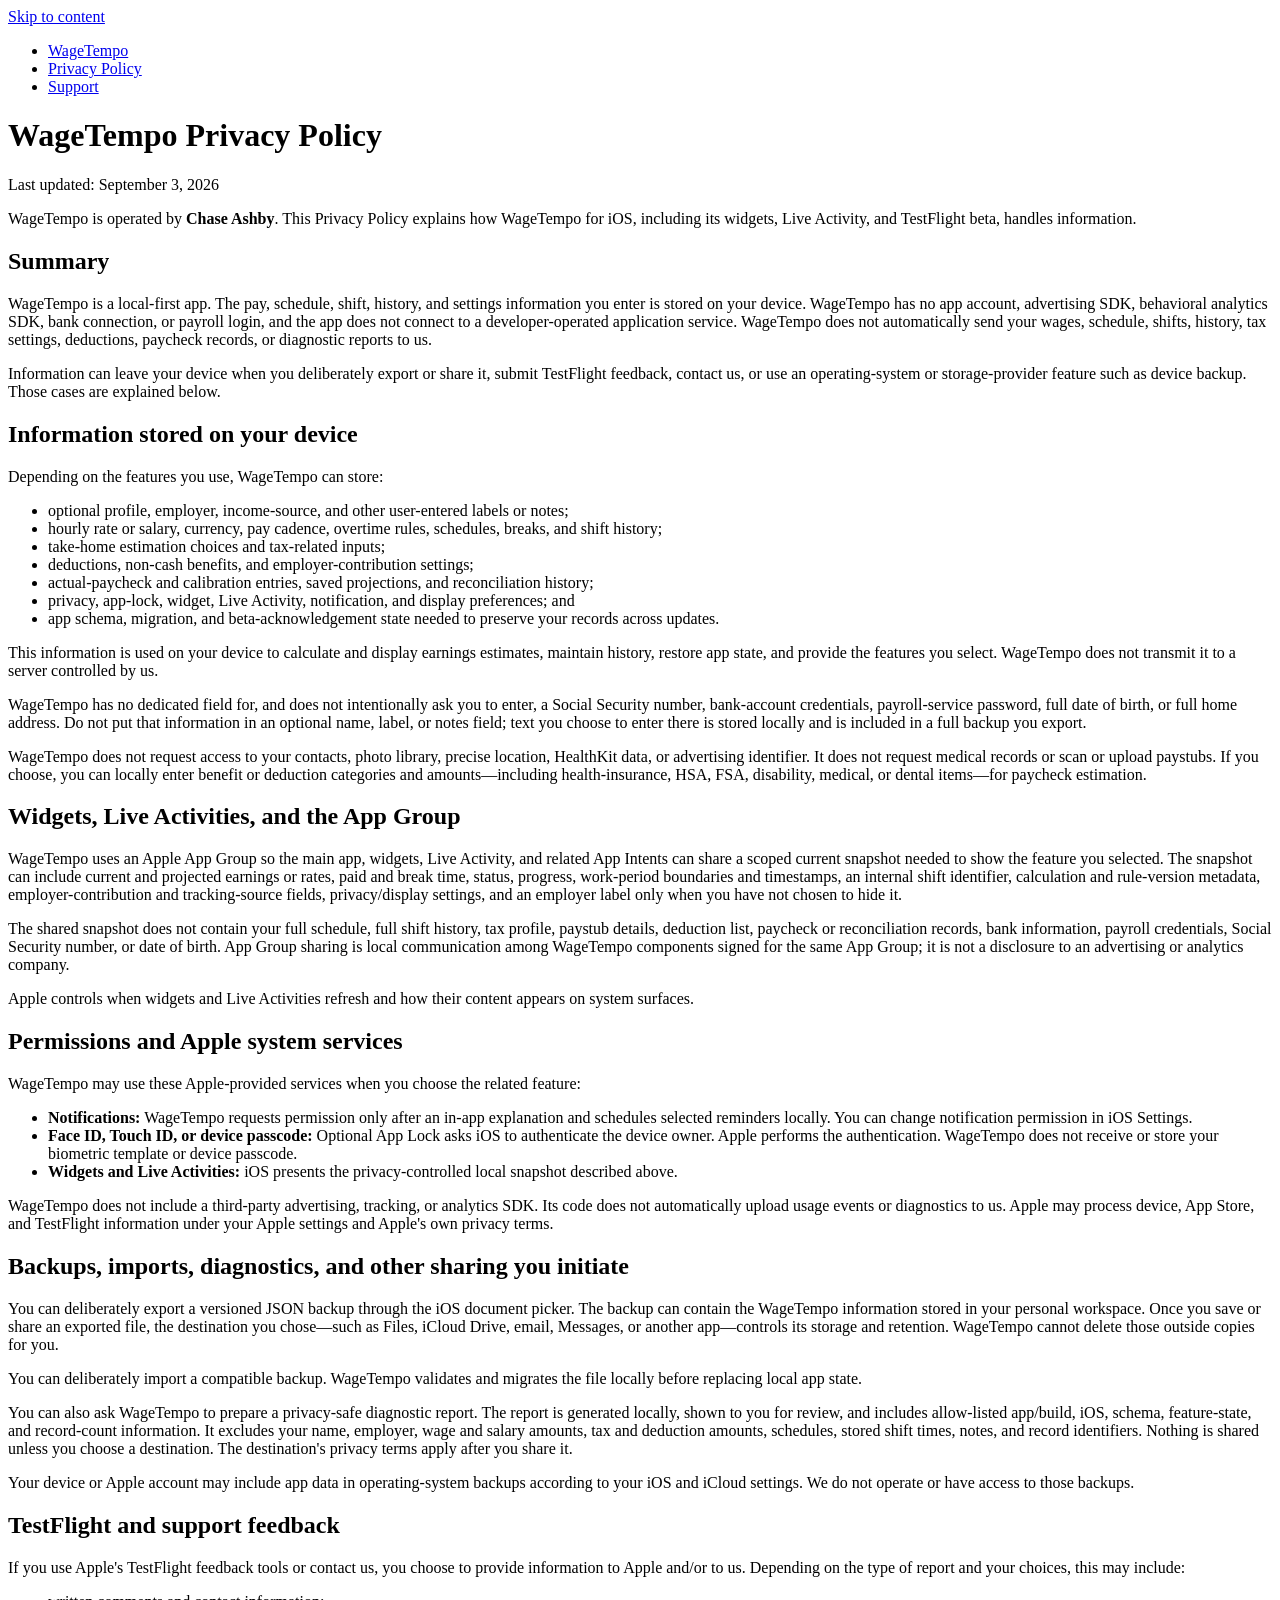
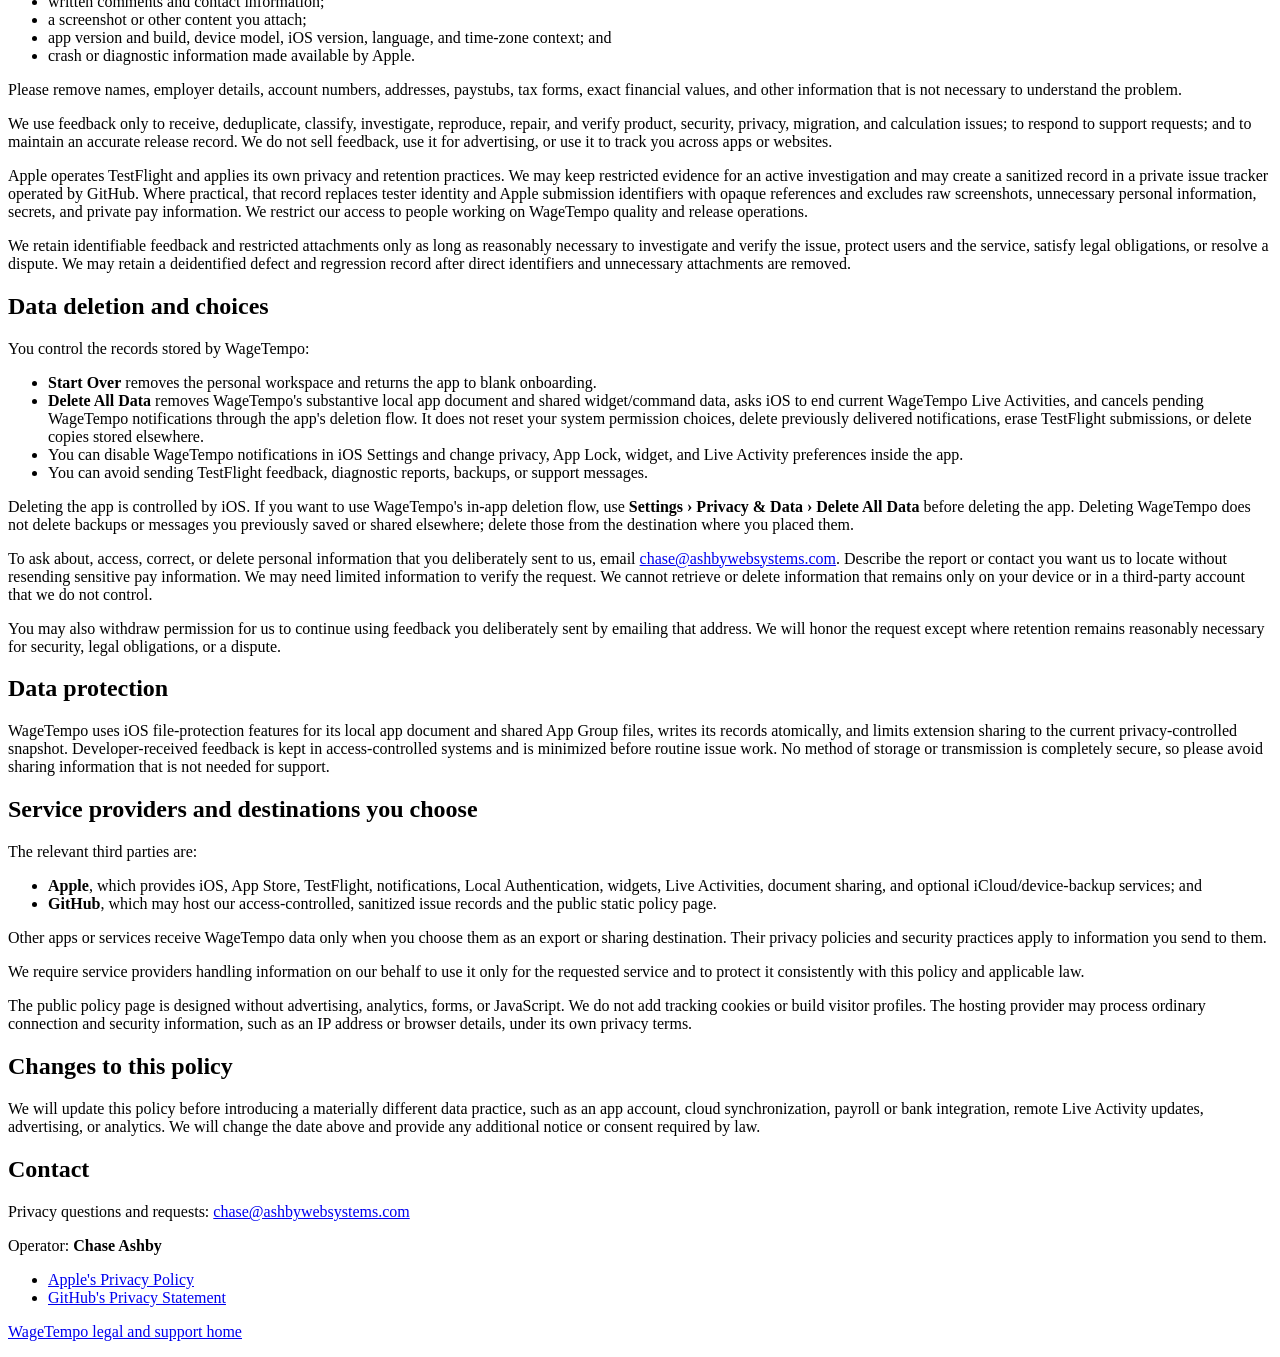
==== privacy/index.html @ 538970ef "Add WageTempo privacy policy" ====
<!doctype html>
<html lang="en">
<head>
  <meta charset="utf-8">
  <meta name="viewport" content="width=device-width, initial-scale=1">
  <meta name="description" content="WageTempo Privacy Policy for the iOS app, widgets, Live Activity, and TestFlight beta.">
  <meta name="referrer" content="no-referrer">
  <meta name="robots" content="index,follow">
  <meta http-equiv="Content-Security-Policy" content="default-src 'none'; style-src 'self'; img-src 'self' data:; script-src 'none'; connect-src 'none'; font-src 'none'; media-src 'none'; object-src 'none'; frame-src 'none'; base-uri 'none'; form-action 'none'">
  <link rel="canonical" href="https://ashbywebsystems.github.io/wagetempo-legal/privacy/">
  <link rel="icon" href="data:,">
  <link rel="stylesheet" href="../site.css">
  <title>Privacy Policy — WageTempo</title>
</head>
<body>
  <a class="skip-link" href="#content">Skip to content</a>
  <header>
    <nav aria-label="Primary">
      <ul>
        <li><a href="../">WageTempo</a></li>
        <li><a aria-current="page" href="./">Privacy Policy</a></li>
        <li><a href="../support/">Support</a></li>
      </ul>
    </nav>
  </header>
  <main id="content" class="document">
    <h1>WageTempo Privacy Policy</h1>
    <p class="updated">Last updated: <time datetime="2026-09-03">September 3, 2026</time></p>

    <p>WageTempo is operated by <strong>Chase Ashby</strong>. This Privacy Policy explains how WageTempo for iOS, including its widgets, Live Activity, and TestFlight beta, handles information.</p>

    <section aria-labelledby="summary">
      <h2 id="summary">Summary</h2>
      <p>WageTempo is a local-first app. The pay, schedule, shift, history, and settings information you enter is stored on your device. WageTempo has no app account, advertising SDK, behavioral analytics SDK, bank connection, or payroll login, and the app does not connect to a developer-operated application service. WageTempo does not automatically send your wages, schedule, shifts, history, tax settings, deductions, paycheck records, or diagnostic reports to us.</p>
      <p>Information can leave your device when you deliberately export or share it, submit TestFlight feedback, contact us, or use an operating-system or storage-provider feature such as device backup. Those cases are explained below.</p>
    </section>

    <section aria-labelledby="on-device">
      <h2 id="on-device">Information stored on your device</h2>
      <p>Depending on the features you use, WageTempo can store:</p>
      <ul>
        <li>optional profile, employer, income-source, and other user-entered labels or notes;</li>
        <li>hourly rate or salary, currency, pay cadence, overtime rules, schedules, breaks, and shift history;</li>
        <li>take-home estimation choices and tax-related inputs;</li>
        <li>deductions, non-cash benefits, and employer-contribution settings;</li>
        <li>actual-paycheck and calibration entries, saved projections, and reconciliation history;</li>
        <li>privacy, app-lock, widget, Live Activity, notification, and display preferences; and</li>
        <li>app schema, migration, and beta-acknowledgement state needed to preserve your records across updates.</li>
      </ul>
      <p>This information is used on your device to calculate and display earnings estimates, maintain history, restore app state, and provide the features you select. WageTempo does not transmit it to a server controlled by us.</p>
      <p>WageTempo has no dedicated field for, and does not intentionally ask you to enter, a Social Security number, bank-account credentials, payroll-service password, full date of birth, or full home address. Do not put that information in an optional name, label, or notes field; text you choose to enter there is stored locally and is included in a full backup you export.</p>
      <p>WageTempo does not request access to your contacts, photo library, precise location, HealthKit data, or advertising identifier. It does not request medical records or scan or upload paystubs. If you choose, you can locally enter benefit or deduction categories and amounts—including health-insurance, HSA, FSA, disability, medical, or dental items—for paycheck estimation.</p>
    </section>

    <section aria-labelledby="extensions">
      <h2 id="extensions">Widgets, Live Activities, and the App Group</h2>
      <p>WageTempo uses an Apple App Group so the main app, widgets, Live Activity, and related App Intents can share a scoped current snapshot needed to show the feature you selected. The snapshot can include current and projected earnings or rates, paid and break time, status, progress, work-period boundaries and timestamps, an internal shift identifier, calculation and rule-version metadata, employer-contribution and tracking-source fields, privacy/display settings, and an employer label only when you have not chosen to hide it.</p>
      <p>The shared snapshot does not contain your full schedule, full shift history, tax profile, paystub details, deduction list, paycheck or reconciliation records, bank information, payroll credentials, Social Security number, or date of birth. App Group sharing is local communication among WageTempo components signed for the same App Group; it is not a disclosure to an advertising or analytics company.</p>
      <p>Apple controls when widgets and Live Activities refresh and how their content appears on system surfaces.</p>
    </section>

    <section aria-labelledby="permissions">
      <h2 id="permissions">Permissions and Apple system services</h2>
      <p>WageTempo may use these Apple-provided services when you choose the related feature:</p>
      <ul>
        <li><strong>Notifications:</strong> WageTempo requests permission only after an in-app explanation and schedules selected reminders locally. You can change notification permission in iOS Settings.</li>
        <li><strong>Face ID, Touch ID, or device passcode:</strong> Optional App Lock asks iOS to authenticate the device owner. Apple performs the authentication. WageTempo does not receive or store your biometric template or device passcode.</li>
        <li><strong>Widgets and Live Activities:</strong> iOS presents the privacy-controlled local snapshot described above.</li>
      </ul>
      <p>WageTempo does not include a third-party advertising, tracking, or analytics SDK. Its code does not automatically upload usage events or diagnostics to us. Apple may process device, App Store, and TestFlight information under your Apple settings and Apple's own privacy terms.</p>
    </section>

    <section aria-labelledby="sharing">
      <h2 id="sharing">Backups, imports, diagnostics, and other sharing you initiate</h2>
      <p>You can deliberately export a versioned JSON backup through the iOS document picker. The backup can contain the WageTempo information stored in your personal workspace. Once you save or share an exported file, the destination you chose—such as Files, iCloud Drive, email, Messages, or another app—controls its storage and retention. WageTempo cannot delete those outside copies for you.</p>
      <p>You can deliberately import a compatible backup. WageTempo validates and migrates the file locally before replacing local app state.</p>
      <p>You can also ask WageTempo to prepare a privacy-safe diagnostic report. The report is generated locally, shown to you for review, and includes allow-listed app/build, iOS, schema, feature-state, and record-count information. It excludes your name, employer, wage and salary amounts, tax and deduction amounts, schedules, stored shift times, notes, and record identifiers. Nothing is shared unless you choose a destination. The destination's privacy terms apply after you share it.</p>
      <p>Your device or Apple account may include app data in operating-system backups according to your iOS and iCloud settings. We do not operate or have access to those backups.</p>
    </section>

    <section aria-labelledby="feedback">
      <h2 id="feedback">TestFlight and support feedback</h2>
      <p>If you use Apple's TestFlight feedback tools or contact us, you choose to provide information to Apple and/or to us. Depending on the type of report and your choices, this may include:</p>
      <ul>
        <li>written comments and contact information;</li>
        <li>a screenshot or other content you attach;</li>
        <li>app version and build, device model, iOS version, language, and time-zone context; and</li>
        <li>crash or diagnostic information made available by Apple.</li>
      </ul>
      <p>Please remove names, employer details, account numbers, addresses, paystubs, tax forms, exact financial values, and other information that is not necessary to understand the problem.</p>
      <p>We use feedback only to receive, deduplicate, classify, investigate, reproduce, repair, and verify product, security, privacy, migration, and calculation issues; to respond to support requests; and to maintain an accurate release record. We do not sell feedback, use it for advertising, or use it to track you across apps or websites.</p>
      <p>Apple operates TestFlight and applies its own privacy and retention practices. We may keep restricted evidence for an active investigation and may create a sanitized record in a private issue tracker operated by GitHub. Where practical, that record replaces tester identity and Apple submission identifiers with opaque references and excludes raw screenshots, unnecessary personal information, secrets, and private pay information. We restrict our access to people working on WageTempo quality and release operations.</p>
      <p>We retain identifiable feedback and restricted attachments only as long as reasonably necessary to investigate and verify the issue, protect users and the service, satisfy legal obligations, or resolve a dispute. We may retain a deidentified defect and regression record after direct identifiers and unnecessary attachments are removed.</p>
    </section>

    <section aria-labelledby="deletion">
      <h2 id="deletion">Data deletion and choices</h2>
      <p>You control the records stored by WageTempo:</p>
      <ul>
        <li><strong>Start Over</strong> removes the personal workspace and returns the app to blank onboarding.</li>
        <li><strong>Delete All Data</strong> removes WageTempo's substantive local app document and shared widget/command data, asks iOS to end current WageTempo Live Activities, and cancels pending WageTempo notifications through the app's deletion flow. It does not reset your system permission choices, delete previously delivered notifications, erase TestFlight submissions, or delete copies stored elsewhere.</li>
        <li>You can disable WageTempo notifications in iOS Settings and change privacy, App Lock, widget, and Live Activity preferences inside the app.</li>
        <li>You can avoid sending TestFlight feedback, diagnostic reports, backups, or support messages.</li>
      </ul>
      <p>Deleting the app is controlled by iOS. If you want to use WageTempo's in-app deletion flow, use <strong>Settings › Privacy &amp; Data › Delete All Data</strong> before deleting the app. Deleting WageTempo does not delete backups or messages you previously saved or shared elsewhere; delete those from the destination where you placed them.</p>
      <p>To ask about, access, correct, or delete personal information that you deliberately sent to us, email <a class="email" href="mailto:chase@ashbywebsystems.com">chase@ashbywebsystems.com</a>. Describe the report or contact you want us to locate without resending sensitive pay information. We may need limited information to verify the request. We cannot retrieve or delete information that remains only on your device or in a third-party account that we do not control.</p>
      <p>You may also withdraw permission for us to continue using feedback you deliberately sent by emailing that address. We will honor the request except where retention remains reasonably necessary for security, legal obligations, or a dispute.</p>
    </section>

    <section aria-labelledby="protection">
      <h2 id="protection">Data protection</h2>
      <p>WageTempo uses iOS file-protection features for its local app document and shared App Group files, writes its records atomically, and limits extension sharing to the current privacy-controlled snapshot. Developer-received feedback is kept in access-controlled systems and is minimized before routine issue work. No method of storage or transmission is completely secure, so please avoid sharing information that is not needed for support.</p>
    </section>

    <section aria-labelledby="providers">
      <h2 id="providers">Service providers and destinations you choose</h2>
      <p>The relevant third parties are:</p>
      <ul>
        <li><strong>Apple</strong>, which provides iOS, App Store, TestFlight, notifications, Local Authentication, widgets, Live Activities, document sharing, and optional iCloud/device-backup services; and</li>
        <li><strong>GitHub</strong>, which may host our access-controlled, sanitized issue records and the public static policy page.</li>
      </ul>
      <p>Other apps or services receive WageTempo data only when you choose them as an export or sharing destination. Their privacy policies and security practices apply to information you send to them.</p>
      <p>We require service providers handling information on our behalf to use it only for the requested service and to protect it consistently with this policy and applicable law.</p>
      <p>The public policy page is designed without advertising, analytics, forms, or JavaScript. We do not add tracking cookies or build visitor profiles. The hosting provider may process ordinary connection and security information, such as an IP address or browser details, under its own privacy terms.</p>
    </section>

    <section aria-labelledby="changes">
      <h2 id="changes">Changes to this policy</h2>
      <p>We will update this policy before introducing a materially different data practice, such as an app account, cloud synchronization, payroll or bank integration, remote Live Activity updates, advertising, or analytics. We will change the date above and provide any additional notice or consent required by law.</p>
    </section>

    <section aria-labelledby="contact">
      <h2 id="contact">Contact</h2>
      <p>Privacy questions and requests: <a class="email" href="mailto:chase@ashbywebsystems.com">chase@ashbywebsystems.com</a></p>
      <p>Operator: <strong>Chase Ashby</strong></p>
      <ul>
        <li><a href="https://www.apple.com/legal/privacy/" rel="noreferrer">Apple's Privacy Policy</a></li>
        <li><a href="https://docs.github.com/en/site-policy/privacy-policies/github-general-privacy-statement" rel="noreferrer">GitHub's Privacy Statement</a></li>
      </ul>
    </section>
  </main>
  <footer>
    <p><a href="../">WageTempo legal and support home</a></p>
  </footer>
</body>
</html>
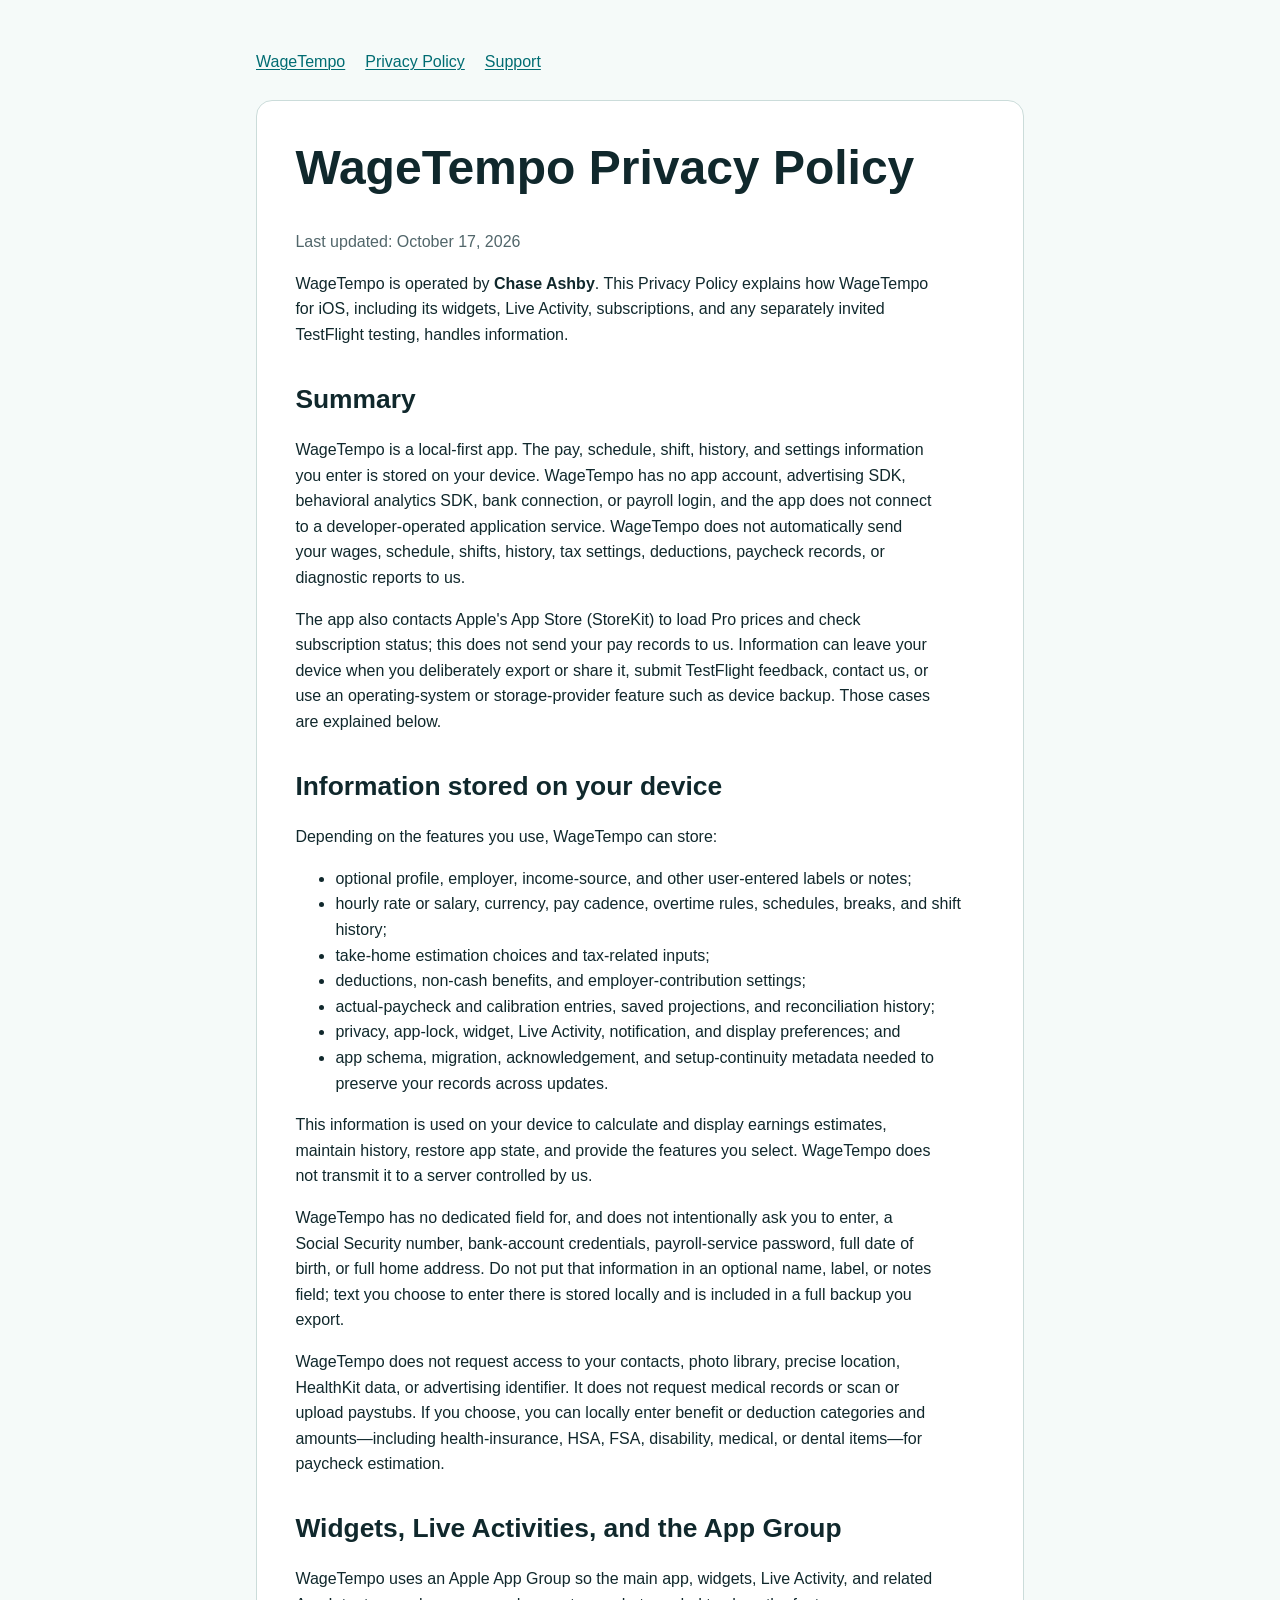
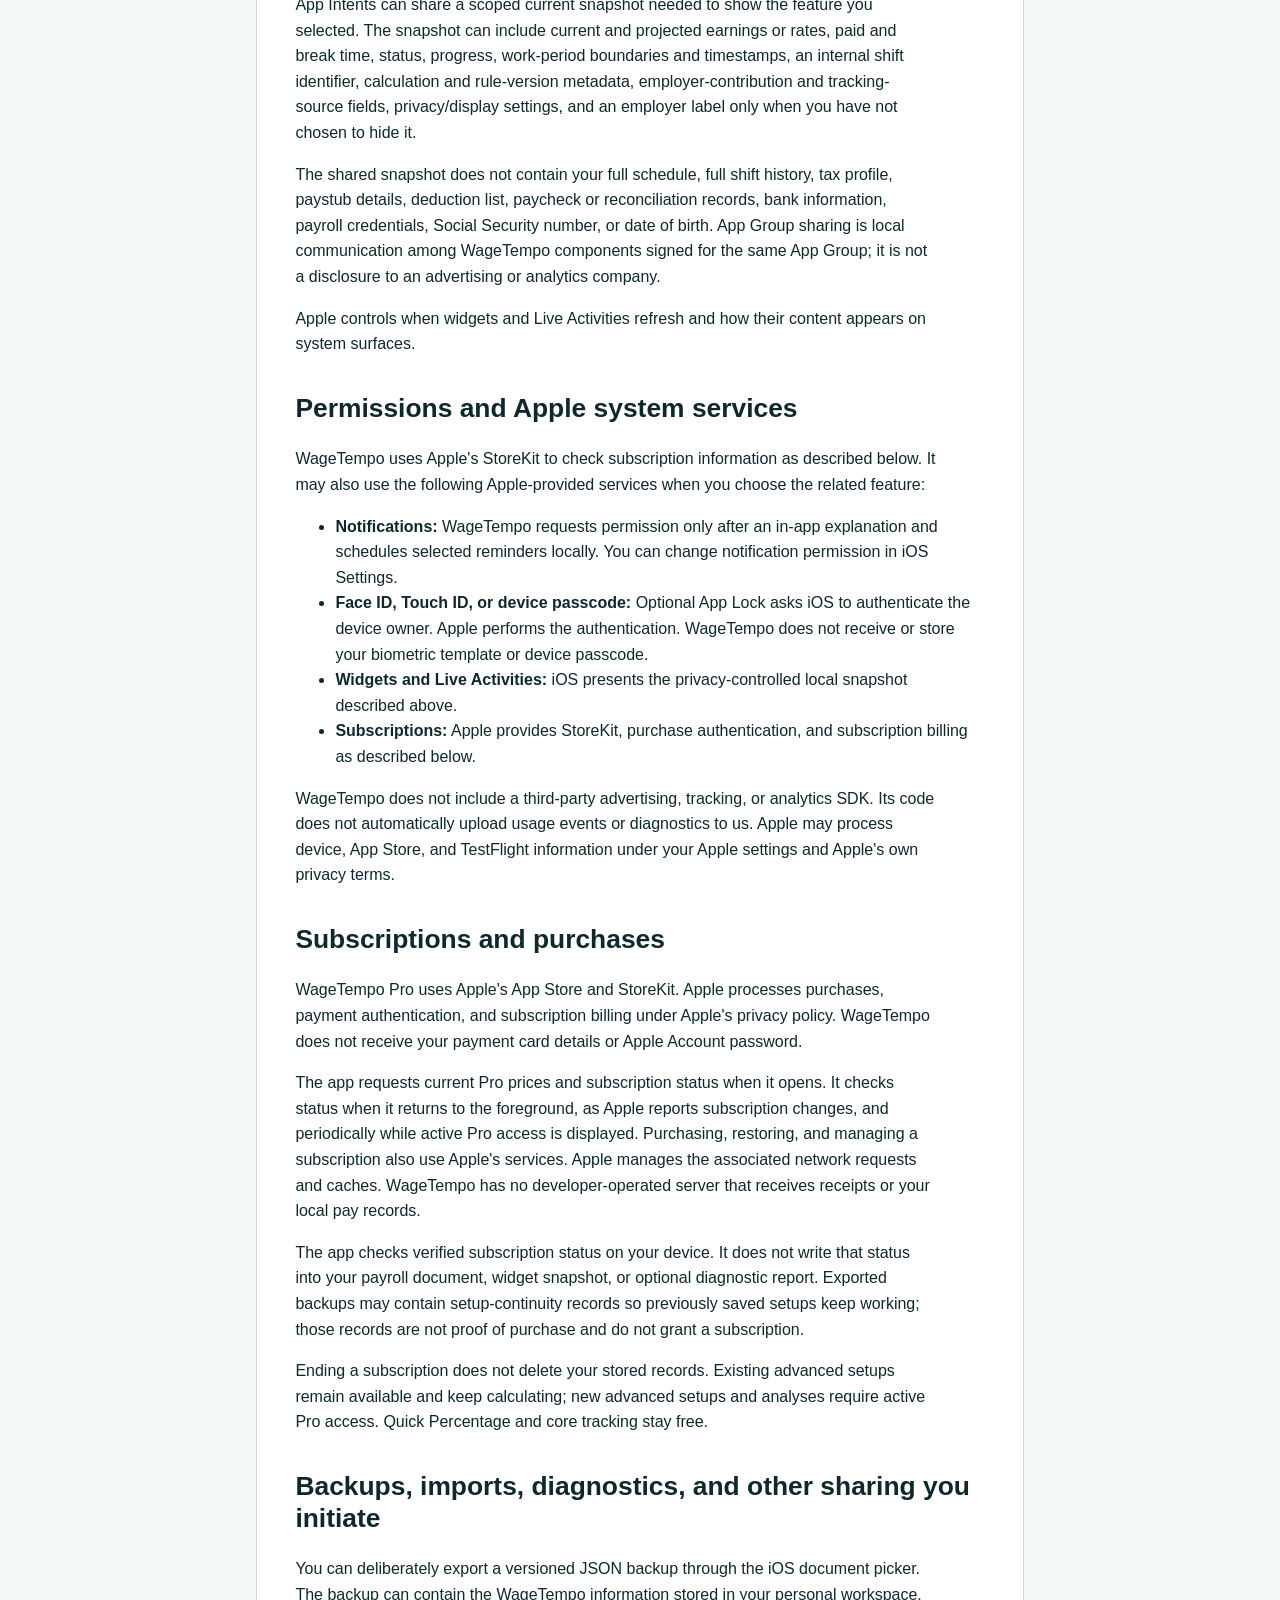
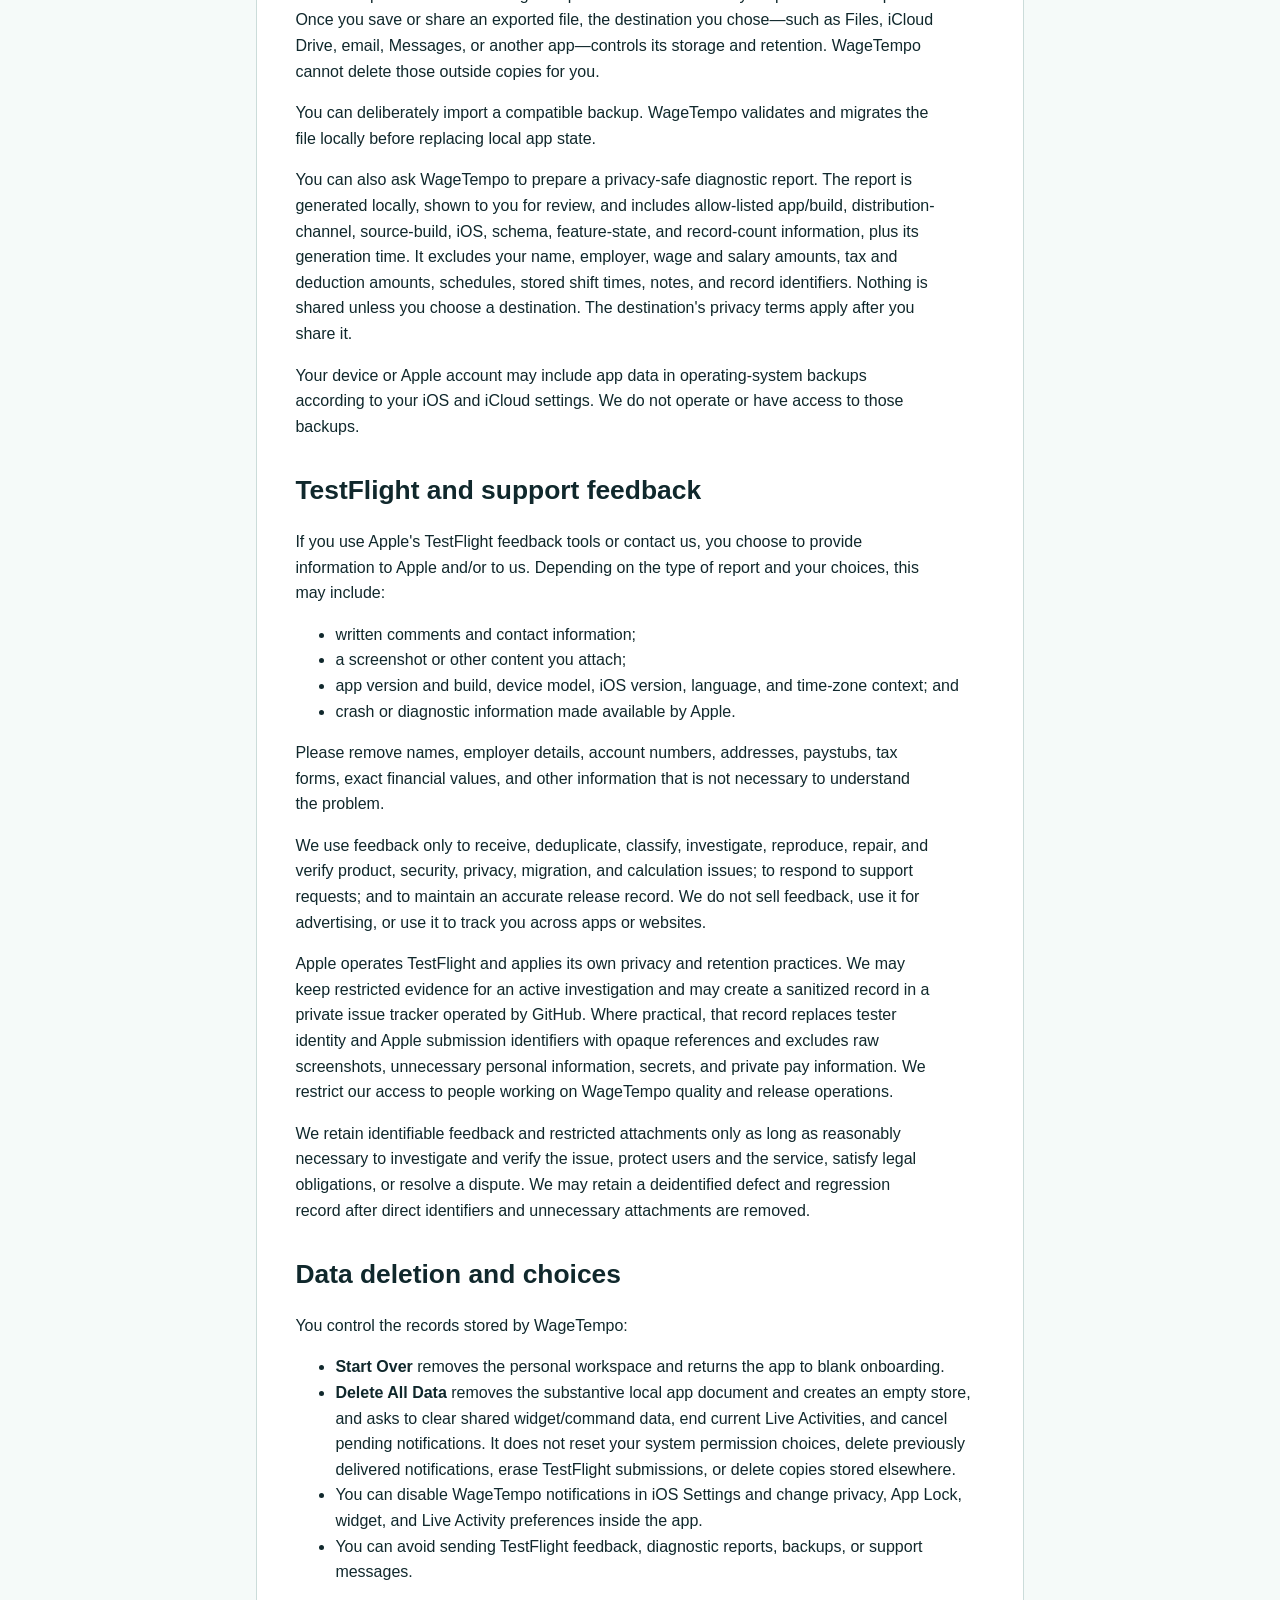
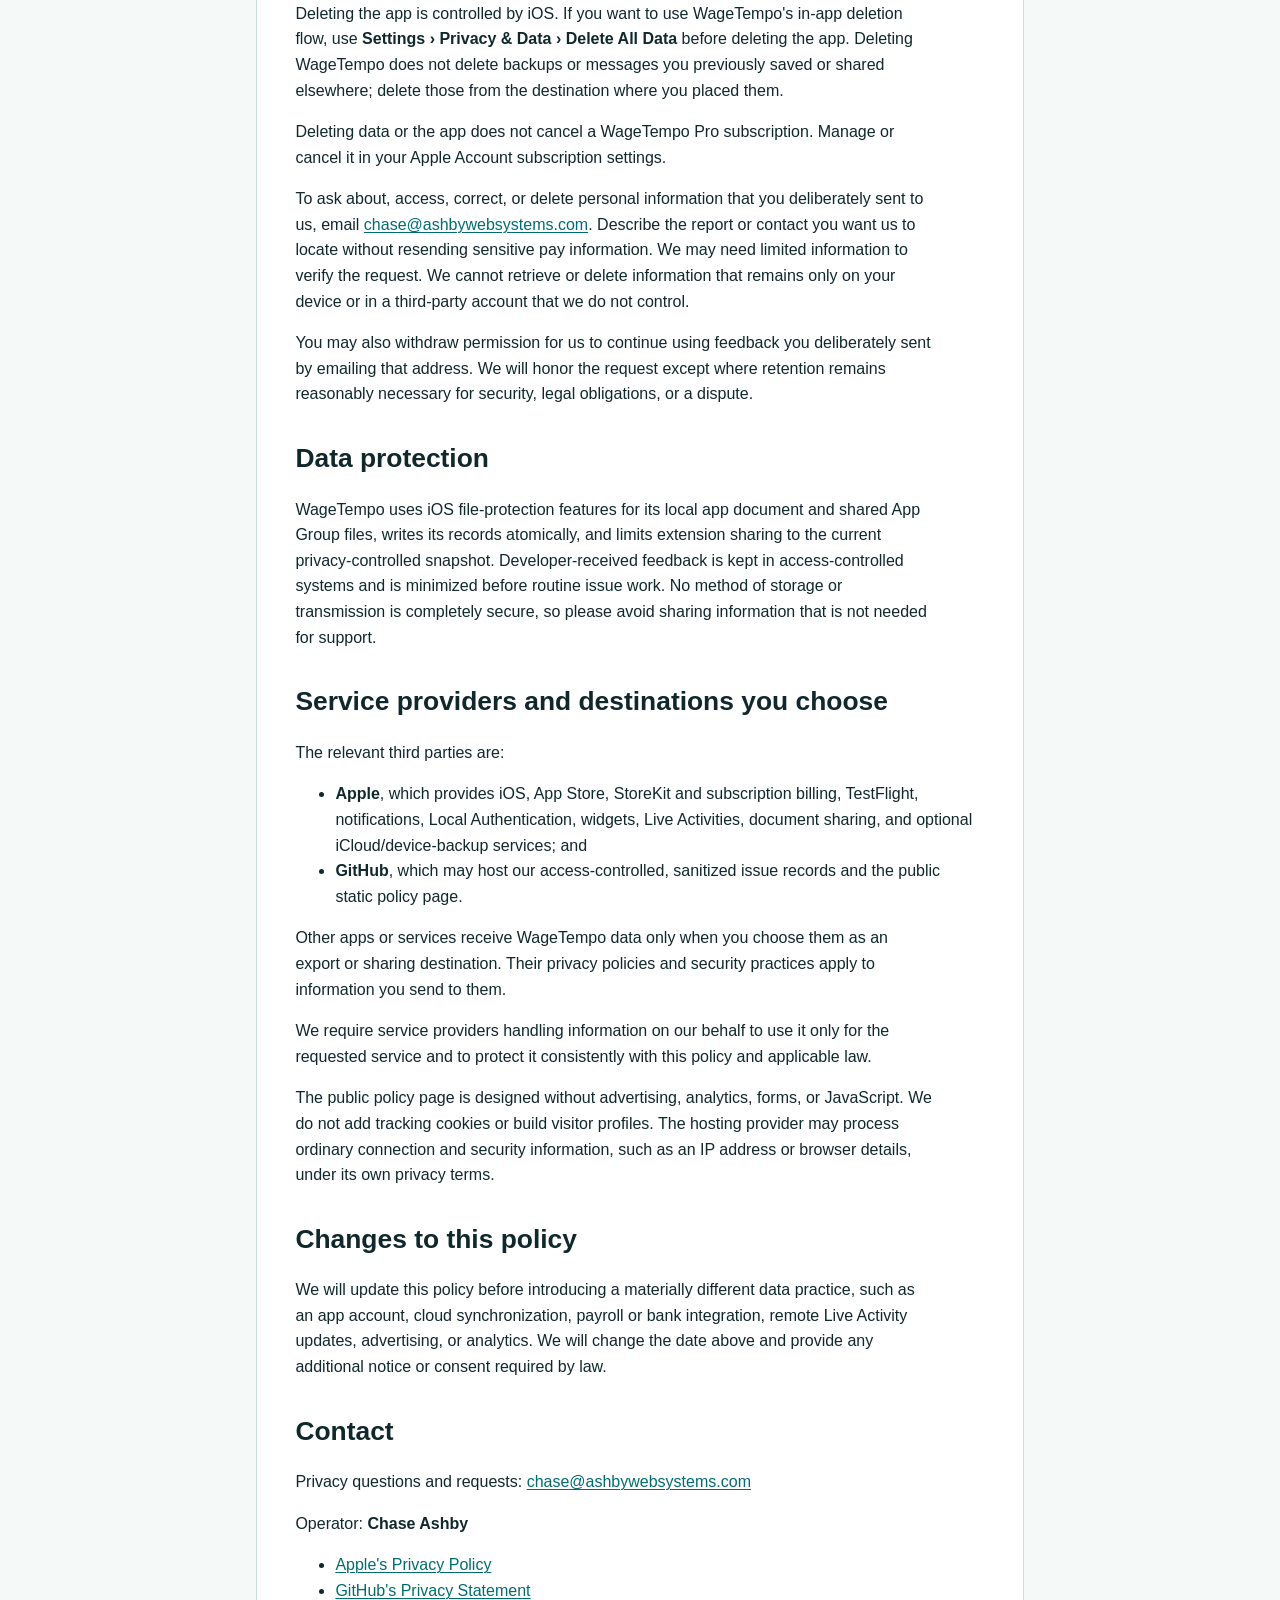
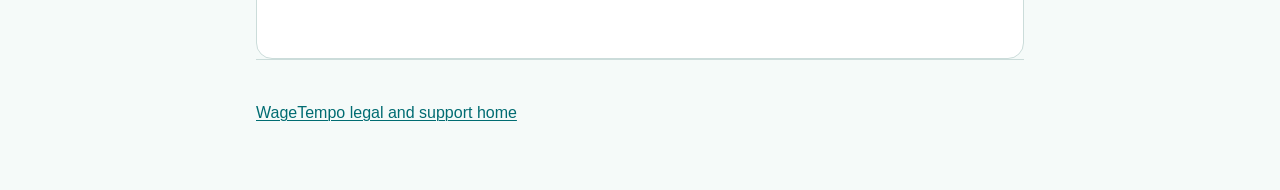
==== commit 359b212d: "Publish reviewed public support and StoreKit privacy disclosures" ====
--- a/privacy/index.html
+++ b/privacy/index.html
@@ -3,7 +3,7 @@
 <head>
   <meta charset="utf-8">
   <meta name="viewport" content="width=device-width, initial-scale=1">
-  <meta name="description" content="WageTempo Privacy Policy for the iOS app, widgets, Live Activity, and TestFlight beta.">
+  <meta name="description" content="WageTempo Privacy Policy for the iOS app, widgets, Live Activity, subscriptions, and optional support.">
   <meta name="referrer" content="no-referrer">
   <meta name="robots" content="index,follow">
   <meta http-equiv="Content-Security-Policy" content="default-src 'none'; style-src 'self'; img-src 'self' data:; script-src 'none'; connect-src 'none'; font-src 'none'; media-src 'none'; object-src 'none'; frame-src 'none'; base-uri 'none'; form-action 'none'">
@@ -25,14 +25,14 @@
   </header>
   <main id="content" class="document">
     <h1>WageTempo Privacy Policy</h1>
-    <p class="updated">Last updated: <time datetime="2026-09-03">September 3, 2026</time></p>
+    <p class="updated">Last updated: <time datetime="2026-10-17">October 17, 2026</time></p>
 
-    <p>WageTempo is operated by <strong>Chase Ashby</strong>. This Privacy Policy explains how WageTempo for iOS, including its widgets, Live Activity, and TestFlight beta, handles information.</p>
+    <p>WageTempo is operated by <strong>Chase Ashby</strong>. This Privacy Policy explains how WageTempo for iOS, including its widgets, Live Activity, subscriptions, and any separately invited TestFlight testing, handles information.</p>
 
     <section aria-labelledby="summary">
       <h2 id="summary">Summary</h2>
       <p>WageTempo is a local-first app. The pay, schedule, shift, history, and settings information you enter is stored on your device. WageTempo has no app account, advertising SDK, behavioral analytics SDK, bank connection, or payroll login, and the app does not connect to a developer-operated application service. WageTempo does not automatically send your wages, schedule, shifts, history, tax settings, deductions, paycheck records, or diagnostic reports to us.</p>
-      <p>Information can leave your device when you deliberately export or share it, submit TestFlight feedback, contact us, or use an operating-system or storage-provider feature such as device backup. Those cases are explained below.</p>
+      <p>The app also contacts Apple's App Store (StoreKit) to load Pro prices and check subscription status; this does not send your pay records to us. Information can leave your device when you deliberately export or share it, submit TestFlight feedback, contact us, or use an operating-system or storage-provider feature such as device backup. Those cases are explained below.</p>
     </section>
 
     <section aria-labelledby="on-device">
@@ -45,7 +45,7 @@
         <li>deductions, non-cash benefits, and employer-contribution settings;</li>
         <li>actual-paycheck and calibration entries, saved projections, and reconciliation history;</li>
         <li>privacy, app-lock, widget, Live Activity, notification, and display preferences; and</li>
-        <li>app schema, migration, and beta-acknowledgement state needed to preserve your records across updates.</li>
+        <li>app schema, migration, acknowledgement, and setup-continuity metadata needed to preserve your records across updates.</li>
       </ul>
       <p>This information is used on your device to calculate and display earnings estimates, maintain history, restore app state, and provide the features you select. WageTempo does not transmit it to a server controlled by us.</p>
       <p>WageTempo has no dedicated field for, and does not intentionally ask you to enter, a Social Security number, bank-account credentials, payroll-service password, full date of birth, or full home address. Do not put that information in an optional name, label, or notes field; text you choose to enter there is stored locally and is included in a full backup you export.</p>
@@ -61,20 +61,29 @@
 
     <section aria-labelledby="permissions">
       <h2 id="permissions">Permissions and Apple system services</h2>
-      <p>WageTempo may use these Apple-provided services when you choose the related feature:</p>
+      <p>WageTempo uses Apple's StoreKit to check subscription information as described below. It may also use the following Apple-provided services when you choose the related feature:</p>
       <ul>
         <li><strong>Notifications:</strong> WageTempo requests permission only after an in-app explanation and schedules selected reminders locally. You can change notification permission in iOS Settings.</li>
         <li><strong>Face ID, Touch ID, or device passcode:</strong> Optional App Lock asks iOS to authenticate the device owner. Apple performs the authentication. WageTempo does not receive or store your biometric template or device passcode.</li>
         <li><strong>Widgets and Live Activities:</strong> iOS presents the privacy-controlled local snapshot described above.</li>
+        <li><strong>Subscriptions:</strong> Apple provides StoreKit, purchase authentication, and subscription billing as described below.</li>
       </ul>
       <p>WageTempo does not include a third-party advertising, tracking, or analytics SDK. Its code does not automatically upload usage events or diagnostics to us. Apple may process device, App Store, and TestFlight information under your Apple settings and Apple's own privacy terms.</p>
+    </section>
+
+    <section aria-labelledby="subscriptions">
+      <h2 id="subscriptions">Subscriptions and purchases</h2>
+      <p>WageTempo Pro uses Apple's App Store and StoreKit. Apple processes purchases, payment authentication, and subscription billing under Apple's privacy policy. WageTempo does not receive your payment card details or Apple Account password.</p>
+      <p>The app requests current Pro prices and subscription status when it opens. It checks status when it returns to the foreground, as Apple reports subscription changes, and periodically while active Pro access is displayed. Purchasing, restoring, and managing a subscription also use Apple's services. Apple manages the associated network requests and caches. WageTempo has no developer-operated server that receives receipts or your local pay records.</p>
+      <p>The app checks verified subscription status on your device. It does not write that status into your payroll document, widget snapshot, or optional diagnostic report. Exported backups may contain setup-continuity records so previously saved setups keep working; those records are not proof of purchase and do not grant a subscription.</p>
+      <p>Ending a subscription does not delete your stored records. Existing advanced setups remain available and keep calculating; new advanced setups and analyses require active Pro access. Quick Percentage and core tracking stay free.</p>
     </section>
 
     <section aria-labelledby="sharing">
       <h2 id="sharing">Backups, imports, diagnostics, and other sharing you initiate</h2>
       <p>You can deliberately export a versioned JSON backup through the iOS document picker. The backup can contain the WageTempo information stored in your personal workspace. Once you save or share an exported file, the destination you chose—such as Files, iCloud Drive, email, Messages, or another app—controls its storage and retention. WageTempo cannot delete those outside copies for you.</p>
       <p>You can deliberately import a compatible backup. WageTempo validates and migrates the file locally before replacing local app state.</p>
-      <p>You can also ask WageTempo to prepare a privacy-safe diagnostic report. The report is generated locally, shown to you for review, and includes allow-listed app/build, iOS, schema, feature-state, and record-count information. It excludes your name, employer, wage and salary amounts, tax and deduction amounts, schedules, stored shift times, notes, and record identifiers. Nothing is shared unless you choose a destination. The destination's privacy terms apply after you share it.</p>
+      <p>You can also ask WageTempo to prepare a privacy-safe diagnostic report. The report is generated locally, shown to you for review, and includes allow-listed app/build, distribution-channel, source-build, iOS, schema, feature-state, and record-count information, plus its generation time. It excludes your name, employer, wage and salary amounts, tax and deduction amounts, schedules, stored shift times, notes, and record identifiers. Nothing is shared unless you choose a destination. The destination's privacy terms apply after you share it.</p>
       <p>Your device or Apple account may include app data in operating-system backups according to your iOS and iCloud settings. We do not operate or have access to those backups.</p>
     </section>
 
@@ -98,11 +107,12 @@
       <p>You control the records stored by WageTempo:</p>
       <ul>
         <li><strong>Start Over</strong> removes the personal workspace and returns the app to blank onboarding.</li>
-        <li><strong>Delete All Data</strong> removes WageTempo's substantive local app document and shared widget/command data, asks iOS to end current WageTempo Live Activities, and cancels pending WageTempo notifications through the app's deletion flow. It does not reset your system permission choices, delete previously delivered notifications, erase TestFlight submissions, or delete copies stored elsewhere.</li>
+        <li><strong>Delete All Data</strong> removes the substantive local app document and creates an empty store, and asks to clear shared widget/command data, end current Live Activities, and cancel pending notifications. It does not reset your system permission choices, delete previously delivered notifications, erase TestFlight submissions, or delete copies stored elsewhere.</li>
         <li>You can disable WageTempo notifications in iOS Settings and change privacy, App Lock, widget, and Live Activity preferences inside the app.</li>
         <li>You can avoid sending TestFlight feedback, diagnostic reports, backups, or support messages.</li>
       </ul>
       <p>Deleting the app is controlled by iOS. If you want to use WageTempo's in-app deletion flow, use <strong>Settings › Privacy &amp; Data › Delete All Data</strong> before deleting the app. Deleting WageTempo does not delete backups or messages you previously saved or shared elsewhere; delete those from the destination where you placed them.</p>
+      <p>Deleting data or the app does not cancel a WageTempo Pro subscription. Manage or cancel it in your Apple Account subscription settings.</p>
       <p>To ask about, access, correct, or delete personal information that you deliberately sent to us, email <a class="email" href="mailto:chase@ashbywebsystems.com">chase@ashbywebsystems.com</a>. Describe the report or contact you want us to locate without resending sensitive pay information. We may need limited information to verify the request. We cannot retrieve or delete information that remains only on your device or in a third-party account that we do not control.</p>
       <p>You may also withdraw permission for us to continue using feedback you deliberately sent by emailing that address. We will honor the request except where retention remains reasonably necessary for security, legal obligations, or a dispute.</p>
     </section>
@@ -116,7 +126,7 @@
       <h2 id="providers">Service providers and destinations you choose</h2>
       <p>The relevant third parties are:</p>
       <ul>
-        <li><strong>Apple</strong>, which provides iOS, App Store, TestFlight, notifications, Local Authentication, widgets, Live Activities, document sharing, and optional iCloud/device-backup services; and</li>
+        <li><strong>Apple</strong>, which provides iOS, App Store, StoreKit and subscription billing, TestFlight, notifications, Local Authentication, widgets, Live Activities, document sharing, and optional iCloud/device-backup services; and</li>
         <li><strong>GitHub</strong>, which may host our access-controlled, sanitized issue records and the public static policy page.</li>
       </ul>
       <p>Other apps or services receive WageTempo data only when you choose them as an export or sharing destination. Their privacy policies and security practices apply to information you send to them.</p>
--- a/site.css
+++ b/site.css
@@ -0,0 +1,174 @@
+:root {
+  color-scheme: light dark;
+  --background: #f5faf9;
+  --surface: #ffffff;
+  --text: #10282c;
+  --muted: #51666a;
+  --accent: #006c72;
+  --accent-strong: #004f54;
+  --border: #cbdcda;
+  --focus: #bd5300;
+}
+
+@media (prefers-color-scheme: dark) {
+  :root {
+    --background: #0d181a;
+    --surface: #142326;
+    --text: #edf8f7;
+    --muted: #b9cdca;
+    --accent: #77dce1;
+    --accent-strong: #a7f1f3;
+    --border: #355054;
+    --focus: #ffb56b;
+  }
+}
+
+* {
+  box-sizing: border-box;
+}
+
+html {
+  font-family: -apple-system, BlinkMacSystemFont, "Segoe UI", sans-serif;
+  font-size: 100%;
+  line-height: 1.6;
+  -webkit-text-size-adjust: 100%;
+}
+
+body {
+  margin: 0;
+  background: var(--background);
+  color: var(--text);
+}
+
+a {
+  color: var(--accent);
+  text-decoration-thickness: 0.08em;
+  text-underline-offset: 0.15em;
+}
+
+a:visited {
+  color: var(--accent-strong);
+}
+
+a:focus-visible {
+  outline: 3px solid var(--focus);
+  outline-offset: 3px;
+  border-radius: 2px;
+}
+
+.skip-link {
+  position: absolute;
+  left: 1rem;
+  top: -5rem;
+  z-index: 10;
+  padding: 0.65rem 0.85rem;
+  background: var(--surface);
+  border: 2px solid var(--focus);
+  color: var(--text);
+}
+
+.skip-link:focus {
+  top: 1rem;
+}
+
+header,
+main,
+footer {
+  width: min(100% - 2rem, 48rem);
+  margin-inline: auto;
+}
+
+header {
+  padding-block: 2.5rem 1rem;
+}
+
+nav ul {
+  display: flex;
+  flex-wrap: wrap;
+  gap: 0.75rem 1.25rem;
+  margin: 0;
+  padding: 0;
+  list-style: none;
+}
+
+nav a {
+  display: inline-block;
+  min-height: 44px;
+  padding-block: 0.55rem;
+}
+
+main {
+  padding-block: 1rem 3rem;
+}
+
+.document,
+.card {
+  background: var(--surface);
+  border: 1px solid var(--border);
+  border-radius: 1rem;
+  padding: clamp(1.15rem, 3vw, 2.5rem);
+}
+
+.cards {
+  display: grid;
+  grid-template-columns: repeat(auto-fit, minmax(min(100%, 18rem), 1fr));
+  gap: 1rem;
+}
+
+h1,
+h2 {
+  line-height: 1.2;
+}
+
+h1 {
+  margin-top: 0;
+  font-size: clamp(2rem, 7vw, 3rem);
+}
+
+h2 {
+  margin-top: 2.25rem;
+  font-size: clamp(1.3rem, 4vw, 1.65rem);
+}
+
+.card h2 {
+  margin-top: 0;
+}
+
+p,
+li {
+  max-width: 72ch;
+}
+
+.updated,
+.note {
+  color: var(--muted);
+}
+
+.email {
+  overflow-wrap: anywhere;
+}
+
+footer {
+  border-top: 1px solid var(--border);
+  padding-block: 1.5rem 3rem;
+  color: var(--muted);
+}
+
+@media print {
+  nav,
+  .skip-link {
+    display: none;
+  }
+
+  body,
+  .document,
+  .card {
+    background: #ffffff;
+    color: #000000;
+    border-color: #888888;
+  }
+
+  a {
+    color: #000000;
+  }
+}
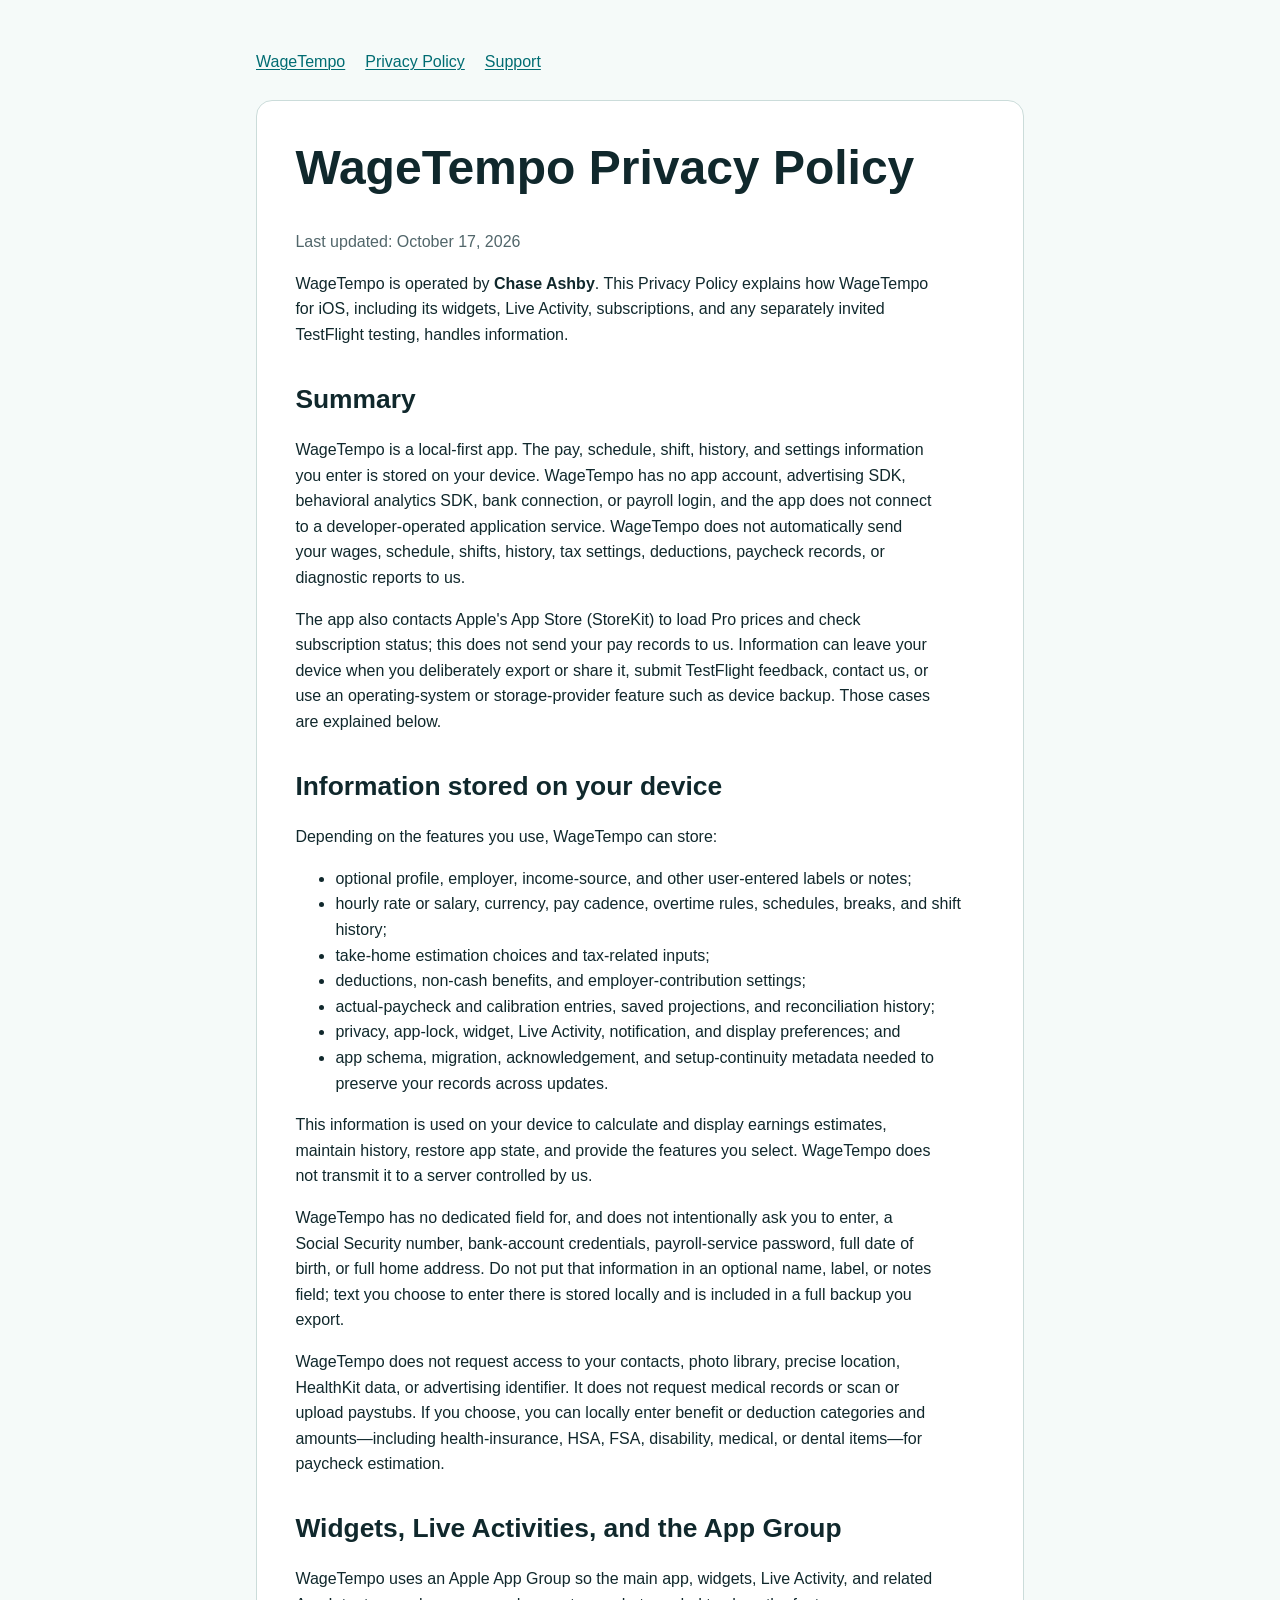
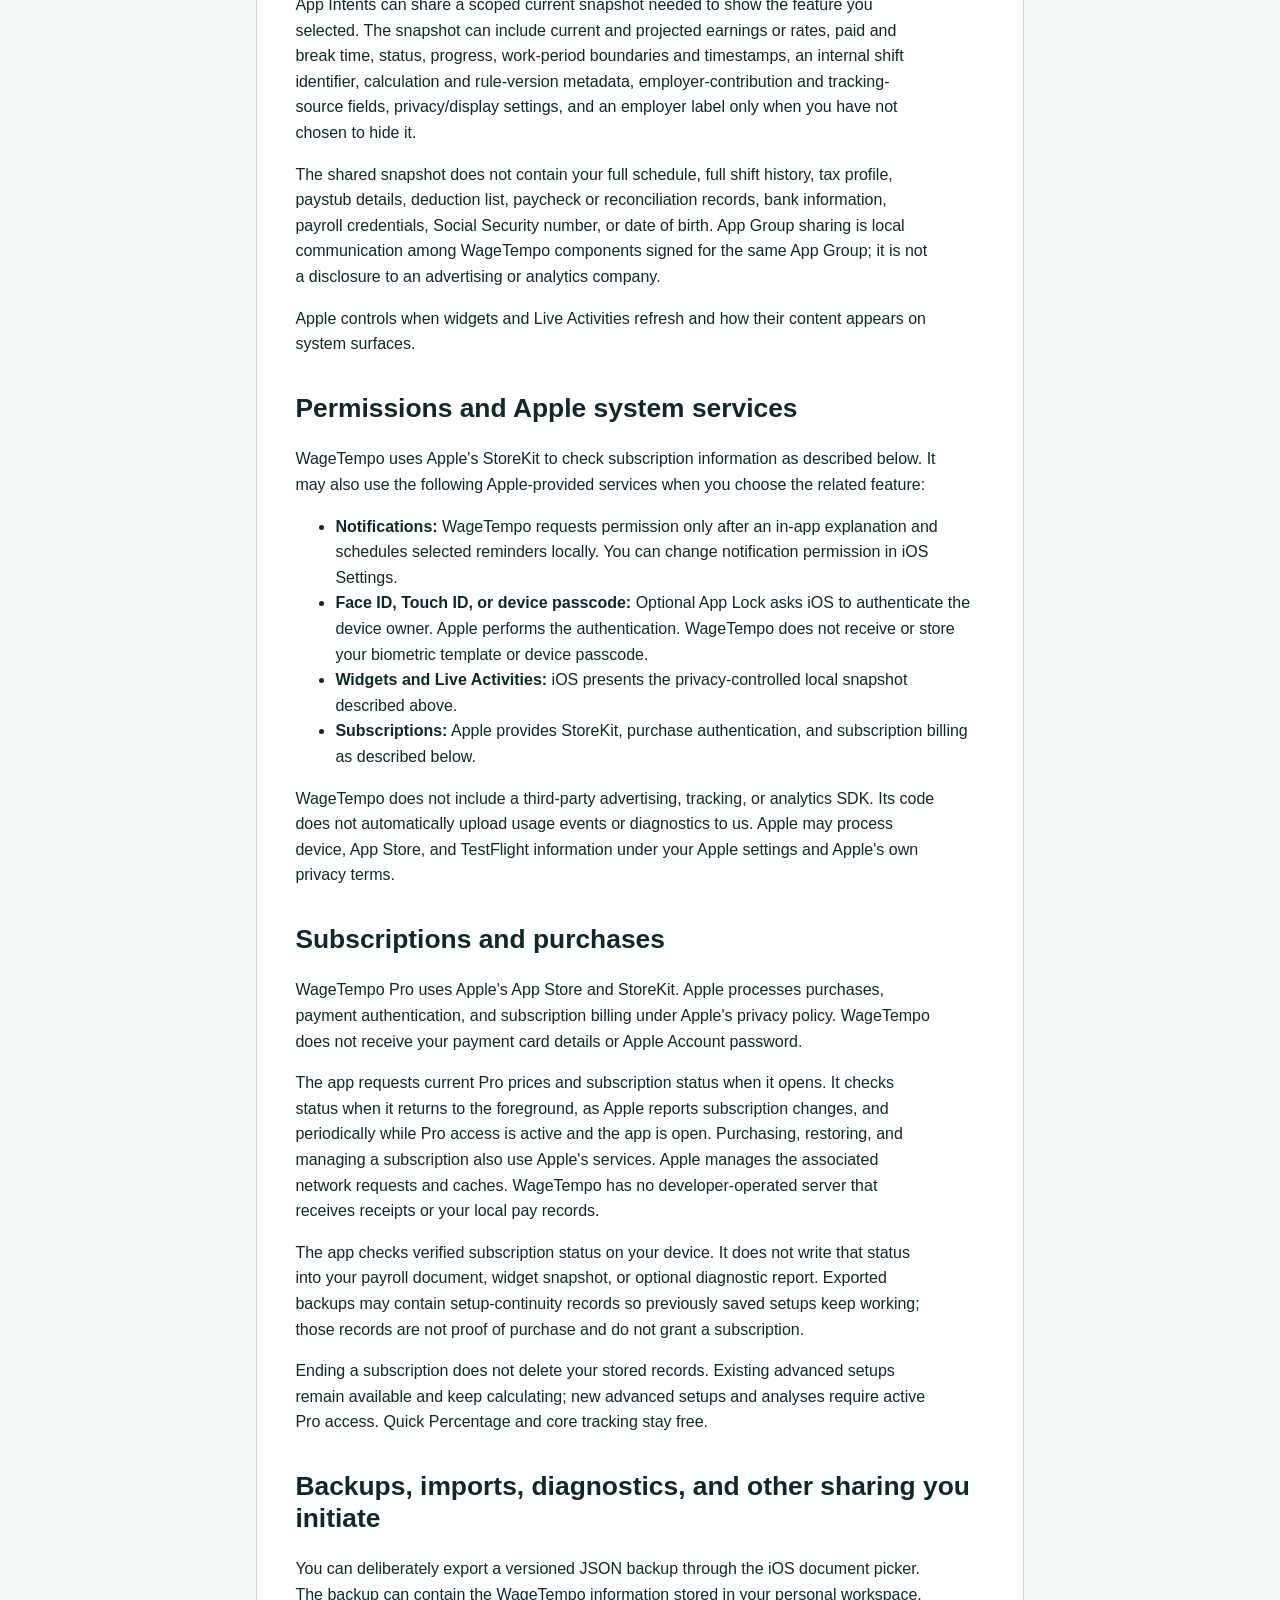
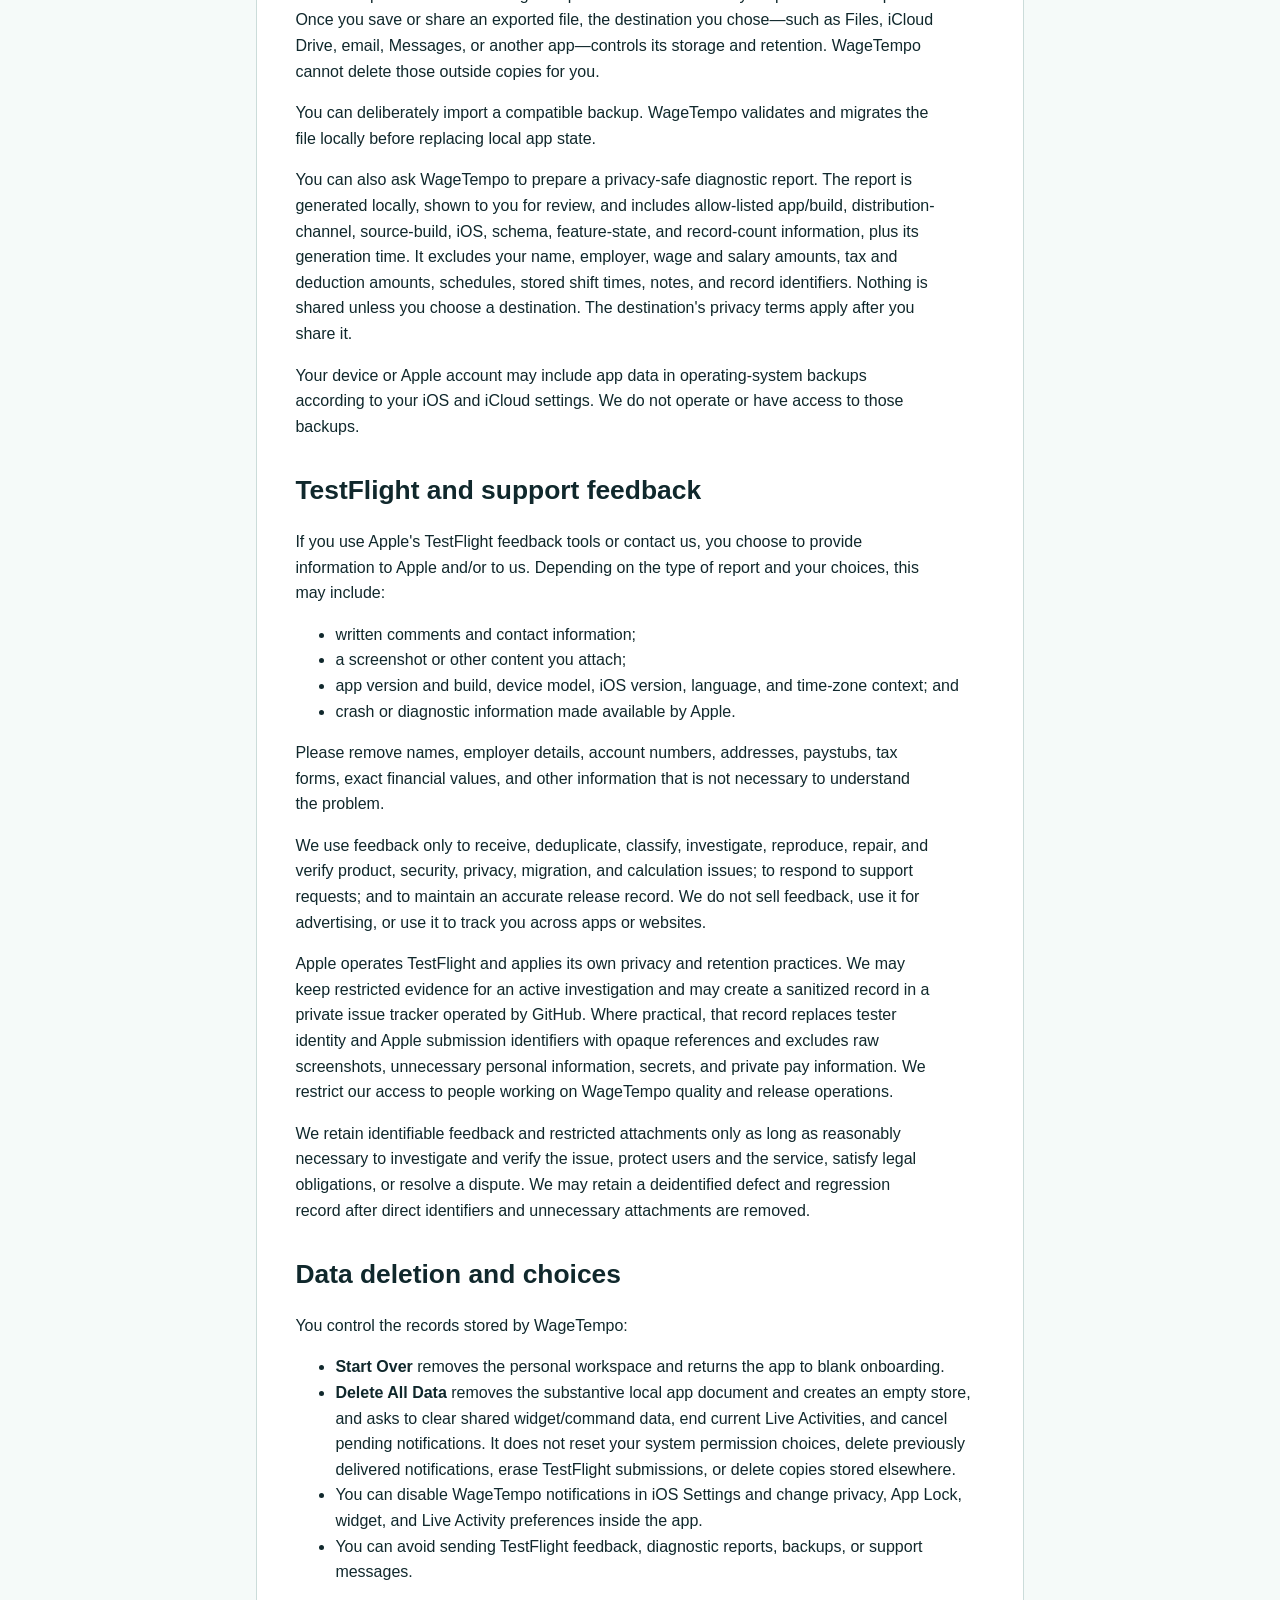
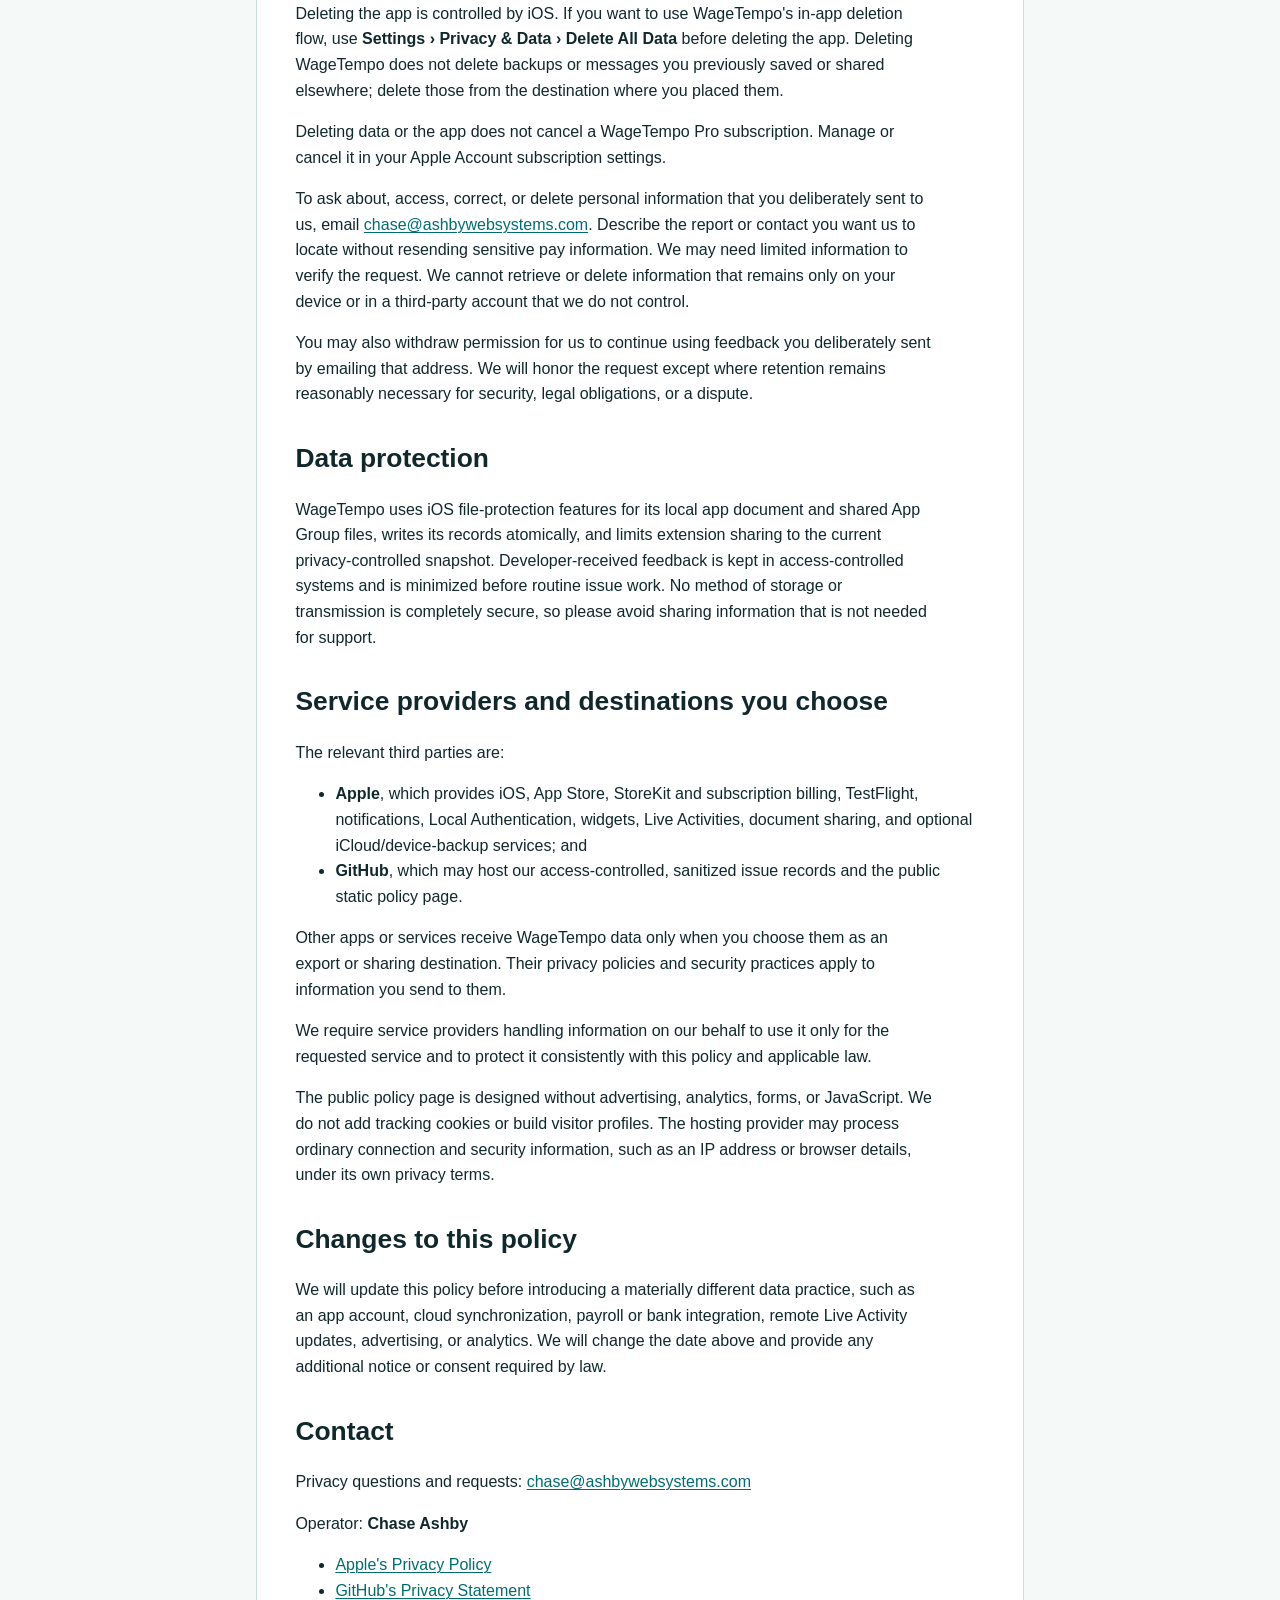
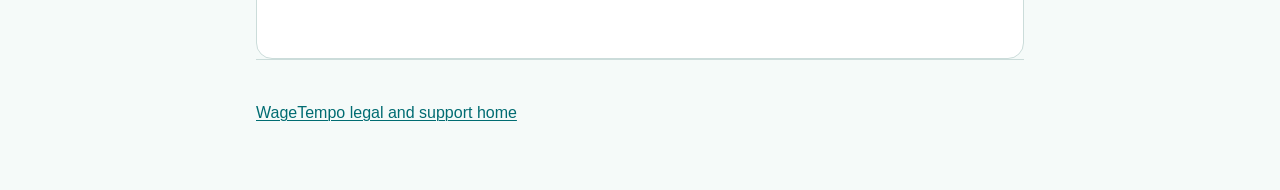
==== commit fe7c8db7: "Clarify active subscription checks and reviewed report metadata" ====
--- a/privacy/index.html
+++ b/privacy/index.html
@@ -74,7 +74,7 @@
     <section aria-labelledby="subscriptions">
       <h2 id="subscriptions">Subscriptions and purchases</h2>
       <p>WageTempo Pro uses Apple's App Store and StoreKit. Apple processes purchases, payment authentication, and subscription billing under Apple's privacy policy. WageTempo does not receive your payment card details or Apple Account password.</p>
-      <p>The app requests current Pro prices and subscription status when it opens. It checks status when it returns to the foreground, as Apple reports subscription changes, and periodically while active Pro access is displayed. Purchasing, restoring, and managing a subscription also use Apple's services. Apple manages the associated network requests and caches. WageTempo has no developer-operated server that receives receipts or your local pay records.</p>
+      <p>The app requests current Pro prices and subscription status when it opens. It checks status when it returns to the foreground, as Apple reports subscription changes, and periodically while Pro access is active and the app is open. Purchasing, restoring, and managing a subscription also use Apple's services. Apple manages the associated network requests and caches. WageTempo has no developer-operated server that receives receipts or your local pay records.</p>
       <p>The app checks verified subscription status on your device. It does not write that status into your payroll document, widget snapshot, or optional diagnostic report. Exported backups may contain setup-continuity records so previously saved setups keep working; those records are not proof of purchase and do not grant a subscription.</p>
       <p>Ending a subscription does not delete your stored records. Existing advanced setups remain available and keep calculating; new advanced setups and analyses require active Pro access. Quick Percentage and core tracking stay free.</p>
     </section>
